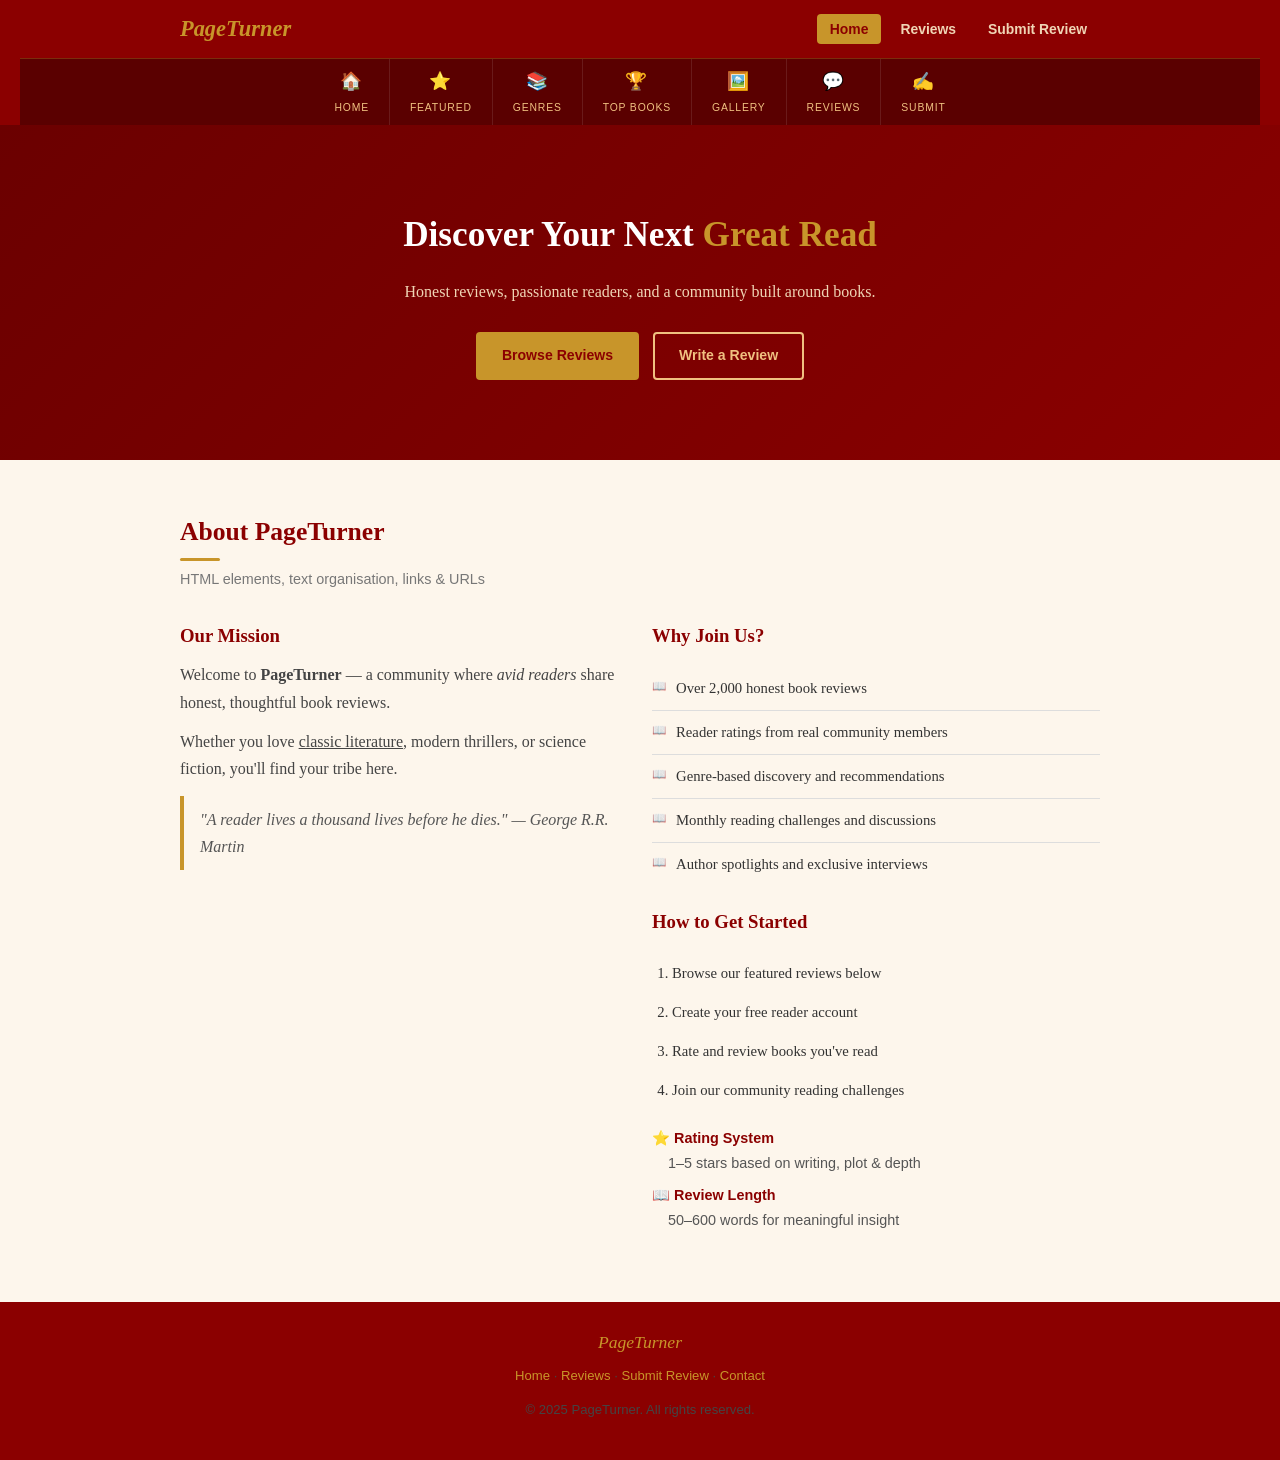
==== index.html @ c22b4bae "Add files via upload" ====
<!DOCTYPE html>
<html lang="en">
<head>
  <meta charset="UTF-8" />
  <meta name="viewport" content="width=device-width, initial-scale=1.0" />
  <title>PageTurner — Book Reviews</title>

  <!-- External CSS -->
  <link rel="stylesheet" href="style.css" />

  <!-- Internal CSS -->
  <style>
    .highlight {
      background-color: #fdf0d5;
      border-left: 4px solid #c8952a;
      padding: 12px 16px;
      border-radius: 0 4px 4px 0;
      font-size: 0.91rem;
      margin-top: 14px;
    }
    .genre-tag {
      display: inline-block;
      background-color: #fdf0d5;
      border: 1px solid #ddd;
      color: #555;
      font-family: Arial, sans-serif;
      font-size: 0.75rem;
      padding: 3px 10px;
      border-radius: 20px;
      margin: 3px 2px;
    }
  </style>
</head>
<body>

<header id="header">

  <!-- Text-based navigation bar -->
  <nav class="container">
    <span class="brand">PageTurner</span>
    <ul>
      <li><a href="index.html" class="active">Home</a></li>
      <li><a href="reviews.html">Reviews</a></li>
      <li><a href="submit.html">Submit Review</a></li>
    </ul>
  </nav>

  <!-- Graphics-based navigation bar -->
  <div id="gnav">
    <a href="index.html"   class="gnav-link"><span class="gi">🏠</span>Home</a>
    <a href="#featured"    class="gnav-link"><span class="gi">⭐</span>Featured</a>
    <a href="#genres"      class="gnav-link"><span class="gi">📚</span>Genres</a>
    <a href="#top-table"   class="gnav-link"><span class="gi">🏆</span>Top Books</a>
    <a href="#gallery"     class="gnav-link"><span class="gi">🖼️</span>Gallery</a>
    <a href="reviews.html" class="gnav-link"><span class="gi">💬</span>Reviews</a>
    <a href="submit.html"  class="gnav-link"><span class="gi">✍️</span>Submit</a>
  </div>

</header>

<!-- Hero -->
<div class="hero">
  <h1>Discover Your Next <span>Great Read</span></h1>
  <p>Honest reviews, passionate readers, and a community built around books.</p>
  <a href="#featured" class="btn btn-gold">Browse Reviews</a>
  <a href="submit.html" class="btn btn-outline">Write a Review</a>
</div>

<!-- About -->
<section class="section">
  <div class="container">
    <h2 class="section-title">About PageTurner</h2>
    <p class="section-subtitle">HTML elements, text organisation, links &amp; URLs</p>

    <div class="two-col">
      <div>
        <h3>Our Mission</h3>
        <!-- Text organisation: paragraphs, strong, em, u -->
        <p>Welcome to <strong>PageTurner</strong> — a community where <em>avid readers</em> share honest, thoughtful book reviews.</p>
        <p>Whether you love <u>classic literature</u>, modern thrillers, or science fiction, you'll find your tribe here.</p>

        <blockquote style="border-left:4px solid #c8952a; padding:10px 16px; background:#fdf6ec; font-style:italic; color:#555; margin:14px 0;">
          "A reader lives a thousand lives before he dies." — George R.R. Martin
        </blockquote>

        <!-- Links and URLs: absolute, relative, anchor, email -->
      </div>

      <div>
        <h3>Why Join Us?</h3>
        <!-- Unordered list -->
        <ul class="book-list mt-16">
          <li>Over 2,000 honest book reviews</li>
          <li>Reader ratings from real community members</li>
          <li>Genre-based discovery and recommendations</li>
          <li>Monthly reading challenges and discussions</li>
          <li>Author spotlights and exclusive interviews</li>
        </ul>

        <h3 style="margin-top:20px;">How to Get Started</h3>
        <!-- Ordered list -->
        <ol class="steps mt-16">
          <li>Browse our featured reviews below</li>
          <li>Create your free reader account</li>
          <li>Rate and review books you've read</li>
          <li>Join our community reading challenges</li>
        </ol>

        <!-- Description list -->
        <dl style="margin-top:16px; font-family:Arial,sans-serif; font-size:0.9rem;">
          <dt style="font-weight:bold; color:#8b0000; margin-top:8px;">⭐ Rating System</dt>
          <dd style="margin-left:16px; color:#555;">1–5 stars based on writing, plot &amp; depth</dd>
          <dt style="font-weight:bold; color:#8b0000; margin-top:8px;">📖 Review Length</dt>
          <dd style="margin-left:16px; color:#555;">50–600 words for meaningful insight</dd>
        </dl>
      </div>
    </div>
  </div>
</section>

<!-- Featured Books -->


<footer>
  <div class="footer-brand">PageTurner</div>
  <p>
    <a href="index.html">Home</a> ·
    <a href="reviews.html">Reviews</a> ·
    <a href="submit.html">Submit Review</a> ·
    <a href="mailto:hello@pageturner.com">Contact</a>
  </p>
  <p style="margin-top:8px;">© 2025 PageTurner. All rights reserved.</p>
</footer>

</body>
</html>
---- style.css ----
/* ================================
   style.css - PageTurner
   Simple External CSS
   ================================ */

/* CSS Variables */
:root {
  --red:    #8b0000;
  --gold:   #c8952a;
  --cream:  #fdf6ec;
  --white:  #ffffff;
  --text:   #333333;
  --gray:   #777777;
  --border: #dddddd;
  --light:  #f9f4ee;
}

/* Universal Selector */
* {
  margin: 0;
  padding: 0;
  box-sizing: border-box;
}

/* Type Selectors */
body {
  font-family: Georgia, serif;
  font-size: 16px;
  background-color: var(--cream);
  color: var(--text);
  line-height: 1.7;
}

h1, h2, h3 {
  color: var(--red);
  margin-bottom: 10px;
}

p {
  margin-bottom: 12px;
  color: #444;
}

a {
  color: var(--red);
  text-decoration: none;
}

/* Pseudo-class */
a:hover {
  text-decoration: underline;
  color: var(--gold);
}

img {
  max-width: 100%;
  border-radius: 4px;
}

/* ID Selector */
#header {
  background-color: var(--red);
  padding: 0 20px;
  position: sticky;
  top: 0;
  z-index: 100;
}

/* Class Selectors */
.container {
  max-width: 960px;
  margin: 0 auto;
  padding: 0 20px;
}

.section {
  padding: 50px 0;
}

/* nth-child */
.section:nth-child(even) {
  background-color: var(--light);
}

/* Text nav */
nav {
  display: flex;
  align-items: center;
  justify-content: space-between;
  height: 58px;
}

.brand {
  font-size: 1.4rem;
  font-weight: bold;
  color: var(--gold);
  font-style: italic;
}

/* Descendant Selector */
nav ul {
  list-style: none;
  display: flex;
  gap: 6px;
}

nav ul li a {
  color: #f0d5b5;
  padding: 7px 13px;
  border-radius: 4px;
  font-family: Arial, sans-serif;
  font-size: 0.87rem;
  font-weight: bold;
  text-decoration: none;
}

nav ul li a:hover,
nav ul li a.active {
  background-color: var(--gold);
  color: var(--red);
}

/* Graphics nav */
#gnav {
  background-color: #5a0000;
  display: flex;
  justify-content: center;
  border-top: 1px solid rgba(200,149,42,0.3);
}

.gnav-link {
  display: flex;
  flex-direction: column;
  align-items: center;
  padding: 8px 20px;
  color: #f0c080;
  font-family: Arial, sans-serif;
  font-size: 0.65rem;
  text-transform: uppercase;
  letter-spacing: 0.08em;
  border-right: 1px solid rgba(255,255,255,0.1);
  text-decoration: none;
}

.gnav-link:last-child { border-right: none; }
.gnav-link:hover { background-color: var(--gold); color: var(--red); text-decoration: none; }
.gnav-link .gi { font-size: 1.1rem; margin-bottom: 2px; }

/* Hero - CSS Background properties */
.hero {
  background-color: var(--red);
  background-image: linear-gradient(135deg, #6b0000 0%, #8b0000 100%);
  background-repeat: no-repeat;
  background-size: cover;
  background-position: center;
  color: var(--white);
  text-align: center;
  padding: 80px 20px;
}

.hero h1 {
  color: var(--white);
  font-size: 2.2rem;
  margin-bottom: 14px;
}

.hero h1 span { color: var(--gold); }

.hero p {
  color: #f0d5b5;
  font-size: 1rem;
  max-width: 500px;
  margin: 0 auto 26px;
}

/* Buttons */
.btn {
  display: inline-block;
  padding: 10px 24px;
  border-radius: 4px;
  font-family: Arial, sans-serif;
  font-size: 0.88rem;
  font-weight: bold;
  cursor: pointer;
  border: 2px solid transparent;
  text-decoration: none;
  transition: background 0.2s, color 0.2s;
}

.btn-gold {
  background-color: var(--gold);
  color: var(--red);
  border-color: var(--gold);
}

.btn-gold:hover {
  background-color: transparent;
  color: var(--gold);
  text-decoration: none;
}

.btn-outline {
  background-color: transparent;
  border-color: #f0c080;
  color: #f0c080;
  margin-left: 10px;
}

.btn-outline:hover {
  background-color: var(--gold);
  color: var(--red);
  text-decoration: none;
}

.btn-sm {
  padding: 7px 16px;
  font-size: 0.82rem;
  margin-right: 5px;
  margin-top: 6px;
  border: none;
  cursor: pointer;
  border-radius: 4px;
  font-weight: bold;
}

/* Section title */
.section-title {
  font-size: 1.6rem;
  margin-bottom: 6px;
}

.section-title::after {
  content: '';
  display: block;
  width: 40px;
  height: 3px;
  background-color: var(--gold);
  margin-top: 5px;
  border-radius: 2px;
}

.section-subtitle {
  color: var(--gray);
  font-family: Arial, sans-serif;
  font-size: 0.9rem;
  margin-bottom: 28px;
}

/* Book cards */
.book-grid {
  display: grid;
  grid-template-columns: repeat(auto-fill, minmax(200px, 1fr));
  gap: 20px;
  margin-top: 24px;
}

.book-card {
  background-color: var(--white);
  border-radius: 6px;
  overflow: hidden;
  box-shadow: 0 2px 10px rgba(0,0,0,0.1);
  border-bottom: 3px solid var(--gold);
}

.book-card:hover {
  box-shadow: 0 6px 20px rgba(0,0,0,0.15);
}

.book-cover {
  width: 100%;
  height: 180px;
  object-fit: cover;
  display: block;
  border-radius: 0;
}

.book-info { padding: 14px 16px; }

.book-genre {
  font-family: Arial, sans-serif;
  font-size: 0.68rem;
  font-weight: bold;
  text-transform: uppercase;
  letter-spacing: 0.1em;
  color: var(--gold);
  margin-bottom: 4px;
}

.book-info h3 { font-size: 1rem; margin-bottom: 2px; }
.book-info .author { font-family: Arial, sans-serif; font-size: 0.8rem; color: var(--gray); margin-bottom: 6px; font-style: italic; }
.stars { color: var(--gold); font-size: 0.88rem; }

/* Lists */
ul.book-list { list-style: none; padding: 0; }
ul.book-list li {
  padding: 9px 0 9px 24px;
  border-bottom: 1px solid var(--border);
  position: relative;
  font-size: 0.92rem;
}
ul.book-list li::before { content: '📖'; position: absolute; left: 0; top: 10px; font-size: 0.72rem; }
ul.book-list li:last-child { border-bottom: none; }

ol.steps { padding-left: 20px; }
ol.steps li { padding: 7px 0; font-size: 0.92rem; }

/* Table */
.table-wrap { overflow-x: auto; border-radius: 6px; box-shadow: 0 2px 10px rgba(0,0,0,0.08); }
table { width: 100%; border-collapse: collapse; background-color: var(--white); font-family: Arial, sans-serif; font-size: 0.9rem; }
th { background-color: var(--red); color: var(--gold); padding: 12px 15px; text-align: left; font-size: 0.8rem; text-transform: uppercase; letter-spacing: 0.05em; }
td { padding: 11px 15px; border-bottom: 1px solid var(--border); color: #444; }
tr:nth-child(even) td { background-color: #fdf6ee; }
tr:hover td { background-color: #faecd8; }

/* Images */
.img-row { display: grid; grid-template-columns: repeat(auto-fill, minmax(175px, 1fr)); gap: 14px; margin-top: 18px; }
.img-frame { background-color: var(--white); border-radius: 6px; overflow: hidden; box-shadow: 0 2px 8px rgba(0,0,0,0.08); }
.img-frame img { width: 100%; height: 135px; object-fit: cover; border-radius: 0; }
.img-frame p { font-family: Arial, sans-serif; font-size: 0.76rem; color: var(--gray); padding: 7px 10px; margin: 0; text-align: center; }

/* Color chips */
.color-chips { display: flex; flex-wrap: wrap; gap: 12px; margin-top: 14px; }
.chip { width: 76px; text-align: center; }
.chip-swatch { height: 46px; border-radius: 4px; margin-bottom: 4px; }
.chip span { font-family: Arial, sans-serif; font-size: 0.68rem; color: var(--gray); }

/* Review cards */
.review-card { background-color: var(--white); border-radius: 6px; padding: 22px 24px; box-shadow: 0 2px 10px rgba(0,0,0,0.08); margin-bottom: 20px; border-left: 5px solid var(--gold); position: relative; }
.review-card .reviewer { font-family: Arial, sans-serif; font-size: 0.8rem; color: var(--gray); margin-bottom: 4px; }
.review-card h3 { font-size: 1.1rem; margin-bottom: 3px; }
.review-card p  { font-size: 0.92rem; margin-bottom: 6px; }
.review-badge { position: absolute; top: 16px; right: 16px; background-color: var(--gold); color: var(--red); font-family: Arial, sans-serif; font-size: 0.67rem; font-weight: bold; text-transform: uppercase; padding: 3px 9px; border-radius: 20px; }

/* Multimedia */
.media-card { background-color: var(--white); border-radius: 6px; padding: 20px; box-shadow: 0 2px 10px rgba(0,0,0,0.08); margin-bottom: 18px; }
.media-card h3 { font-size: 0.97rem; margin-bottom: 12px; }
audio, video { width: 100%; border-radius: 4px; }

/* JSON box */
.json-box {
  background-color: #1a0a0e;
  color: #c8952a;
  font-family: 'Courier New', monospace;
  font-size: 0.82rem;
  padding: 14px;
  border-radius: 4px;
  margin-top: 10px;
  min-height: 65px;
  white-space: pre-wrap;
  line-height: 1.6;
  max-height: 220px;
  overflow-y: auto;
}

/* Forms - Font & Text CSS properties */
.form-wrap {
  background-color: var(--white);
  border-radius: 6px;
  padding: 30px 34px;
  box-shadow: 0 2px 10px rgba(0,0,0,0.1);
  max-width: 600px;
}

.form-group { margin-bottom: 18px; }

.form-group label {
  display: block;
  font-family: Arial, sans-serif;
  font-weight: bold;
  font-size: 0.83rem;
  text-transform: uppercase;
  letter-spacing: 0.04em;
  color: var(--red);
  margin-bottom: 5px;
}

/* Attribute Selectors */
input[type="text"],
input[type="email"],
input[type="password"],
input[type="number"],
input[type="date"],
select,
textarea {
  width: 100%;
  padding: 9px 12px;
  border: 1.5px solid var(--border);
  border-radius: 4px;
  font-family: Georgia, serif;
  font-size: 0.92rem;
  color: var(--text);
  background-color: #fdfaf6;
  outline: none;
}

input[type="text"]:focus,
input[type="email"]:focus,
input[type="password"]:focus,
input[type="number"]:focus,
input[type="date"]:focus,
select:focus,
textarea:focus {
  border-color: var(--red);
}

input[type="radio"],
input[type="checkbox"] { width: auto; margin-right: 6px; }
textarea { resize: vertical; min-height: 100px; }
.form-row { display: grid; grid-template-columns: 1fr 1fr; gap: 15px; }

.error-msg  { color: #c0392b; font-family: Arial, sans-serif; font-size: 0.78rem; margin-top: 4px; display: none; }
.success-box { display: none; background-color: #d4edda; border: 1px solid #a3d9b5; color: #155724; padding: 14px 18px; border-radius: 4px; margin-top: 16px; font-family: Arial, sans-serif; font-weight: bold; }

/* Demo boxes */
.demo-box { background-color: var(--white); border-radius: 6px; padding: 18px 20px; box-shadow: 0 2px 10px rgba(0,0,0,0.08); margin-bottom: 16px; }
.demo-box h3 { font-size: 0.97rem; margin-bottom: 8px; border-bottom: 1px solid var(--border); padding-bottom: 6px; }
.result-box { background-color: #fdf6ec; border: 1px solid var(--border); border-radius: 4px; padding: 9px 13px; font-family: 'Courier New', monospace; font-size: 0.83rem; color: #555; margin-top: 9px; min-height: 34px; }

/* CSS Positioning */
.pos-relative { position: relative; background-color: #fdf6ec; border: 2px dashed var(--gold); padding: 18px; border-radius: 4px; min-height: 80px; margin-top: 10px; }
.pos-absolute { position: absolute; top: 8px; right: 8px; background-color: var(--gold); color: var(--red); padding: 3px 10px; border-radius: 20px; font-family: Arial, sans-serif; font-size: 0.72rem; font-weight: bold; }

/* jQuery toggle element */
#jq-quote { display: none; background-color: var(--light); border: 1px solid var(--border); border-radius: 4px; padding: 13px 16px; margin-top: 10px; font-style: italic; color: #555; font-size: 0.92rem; }

/* Footer */
footer { background-color: var(--red); color: #f0c080; text-align: center; padding: 26px 20px; font-family: Arial, sans-serif; font-size: 0.82rem; margin-top: 20px; }
footer .footer-brand { font-family: Georgia, serif; font-size: 1.1rem; font-style: italic; color: var(--gold); margin-bottom: 7px; }
footer a { color: var(--gold); }
footer a:hover { color: white; text-decoration: none; }

/* Utilities */
.two-col   { display: grid; grid-template-columns: 1fr 1fr; gap: 24px; }
.three-col { display: grid; grid-template-columns: repeat(3, 1fr); gap: 18px; }
.mt-16 { margin-top: 16px; }
.mt-24 { margin-top: 24px; }
.badge-gold { display: inline-block; background-color: var(--gold); color: var(--red); font-family: Arial, sans-serif; font-size: 0.68rem; font-weight: bold; text-transform: uppercase; padding: 2px 9px; border-radius: 20px; }
.text-muted { color: var(--gray); font-family: Arial, sans-serif; font-size: 0.88rem; }
code { background-color: #f0e8d0; padding: 1px 5px; border-radius: 3px; font-size: 0.83rem; font-family: 'Courier New', monospace; color: var(--red); }

/* Responsive */
@media (max-width: 680px) {
  nav { flex-direction: column; height: auto; padding: 10px 0; gap: 7px; }
  #gnav { flex-wrap: wrap; }
  .two-col, .three-col, .form-row { grid-template-columns: 1fr; }
  .hero { padding: 55px 16px 44px; }
  .form-wrap { padding: 18px 14px; }
}
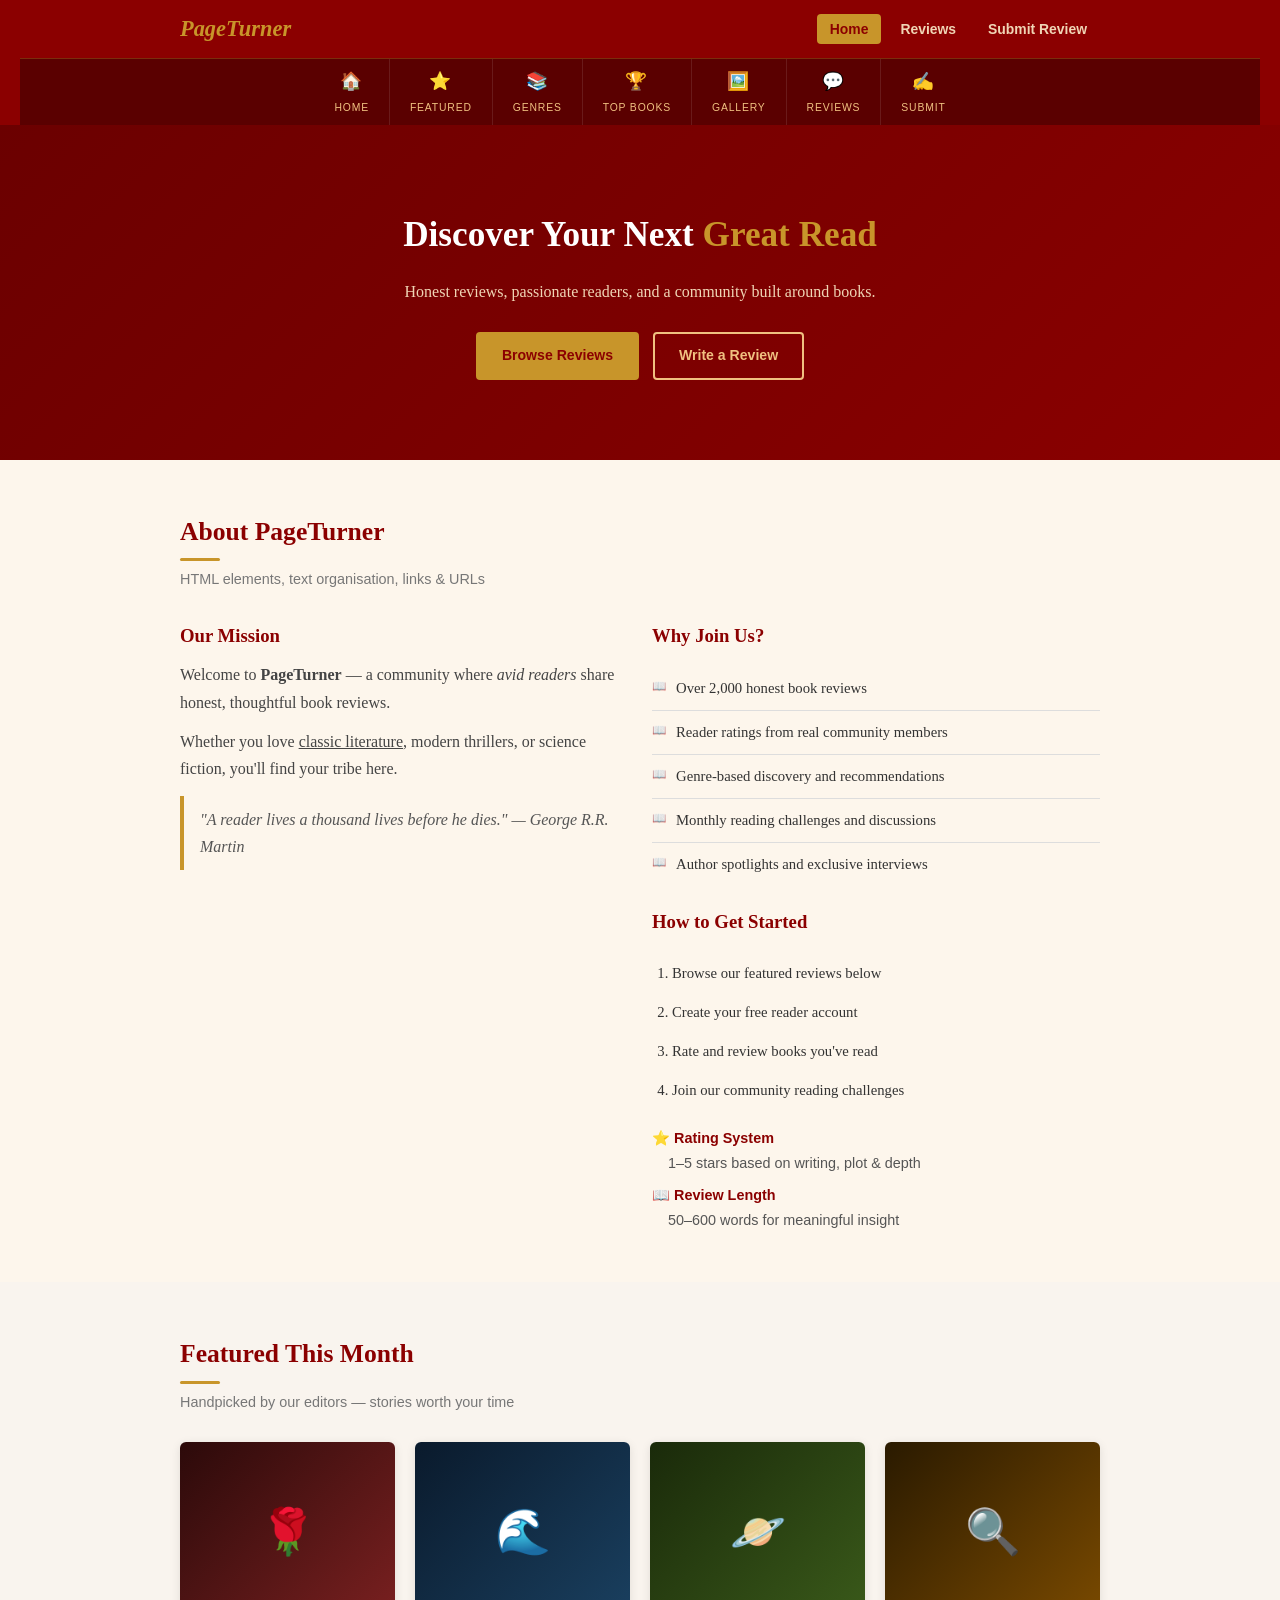
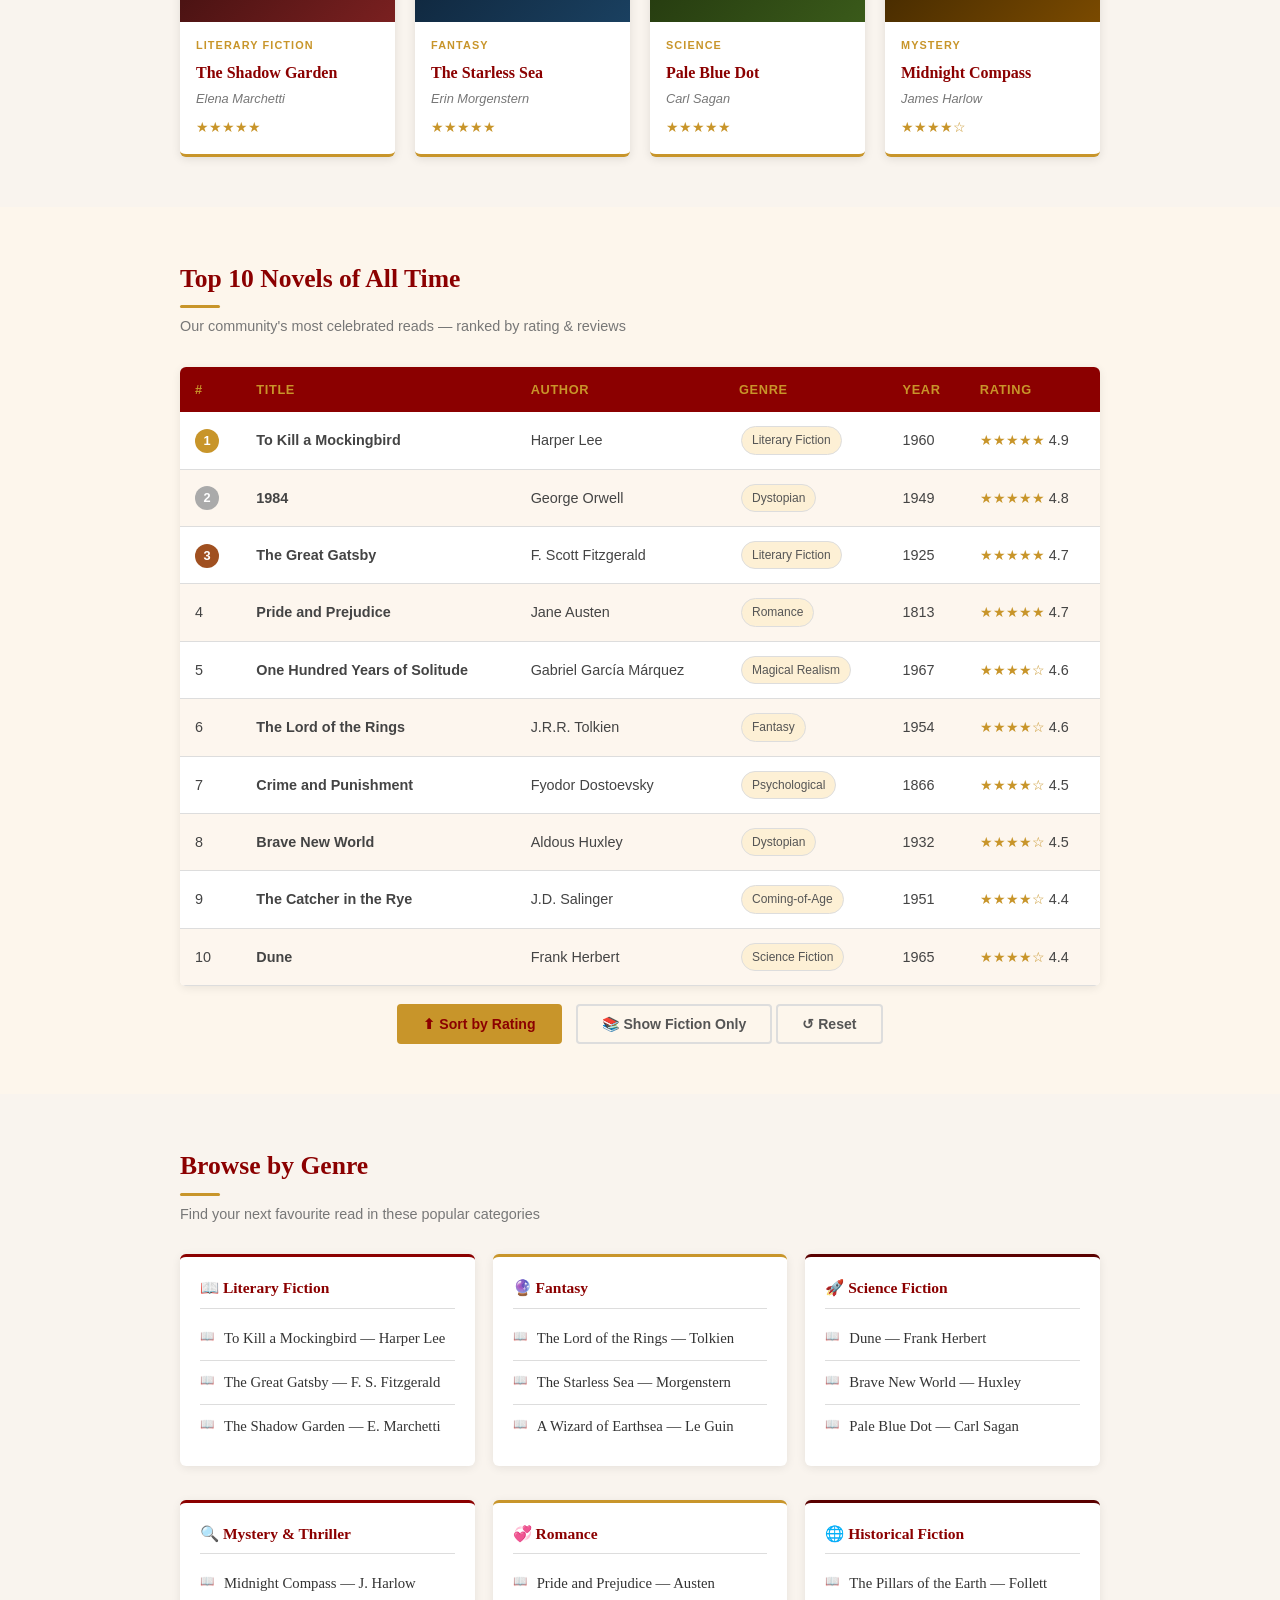
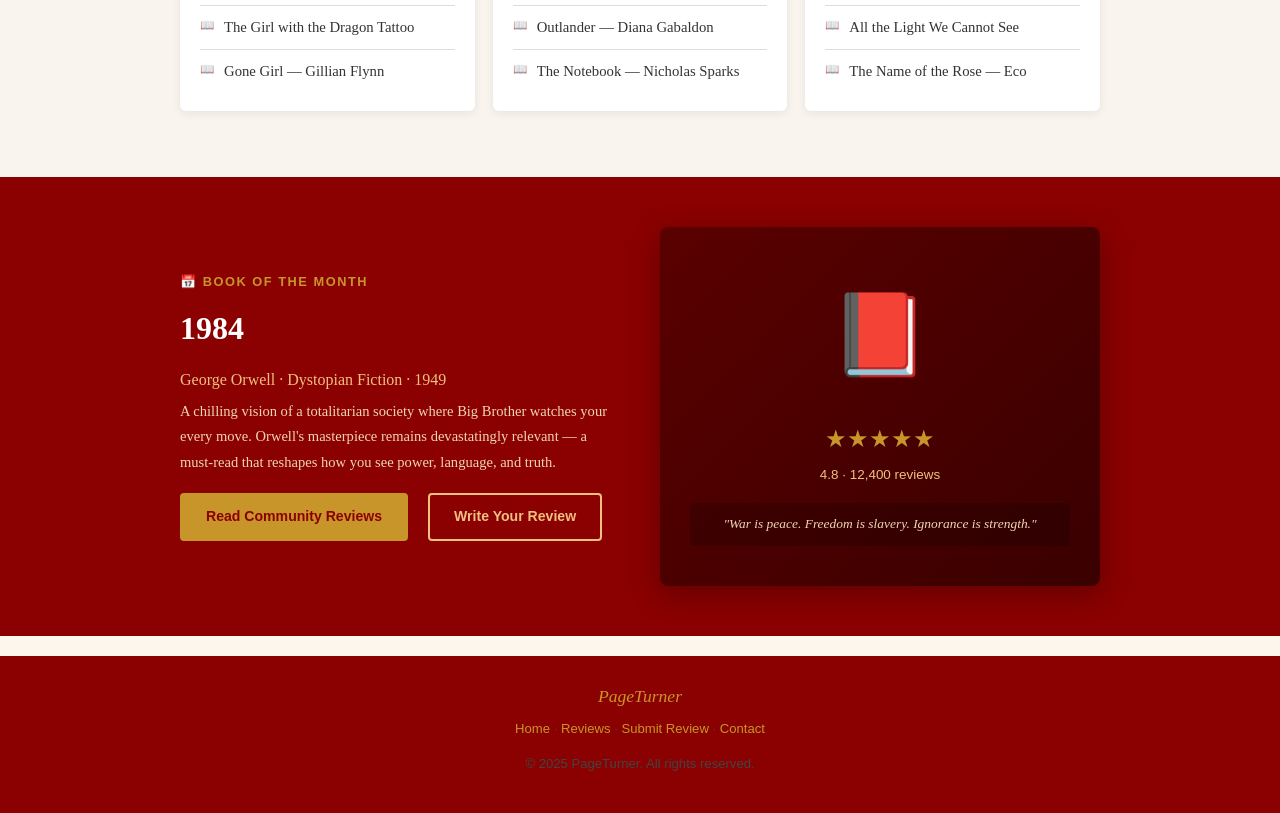
==== commit d894fc74: "Add files via upload" ====
--- a/index.html
+++ b/index.html
@@ -119,7 +119,262 @@
 </section>
 
 <!-- Featured Books -->
-
+<section class="section" id="featured">
+  <div class="container">
+    <h2 class="section-title">Featured This Month</h2>
+    <p class="section-subtitle">Handpicked by our editors — stories worth your time</p>
+
+    <div class="book-grid">
+      <div class="book-card">
+        <div class="book-cover" style="background: linear-gradient(135deg,#2c0a0a,#7a2020); display:flex; align-items:center; justify-content:center; height:180px;">
+          <span style="font-size:2.8rem;">🌹</span>
+        </div>
+        <div class="book-info">
+          <div class="book-genre">Literary Fiction</div>
+          <h3>The Shadow Garden</h3>
+          <p class="author">Elena Marchetti</p>
+          <div class="stars">★★★★★</div>
+        </div>
+      </div>
+
+      <div class="book-card">
+        <div class="book-cover" style="background: linear-gradient(135deg,#0a1a2c,#1a4060); display:flex; align-items:center; justify-content:center; height:180px;">
+          <span style="font-size:2.8rem;">🌊</span>
+        </div>
+        <div class="book-info">
+          <div class="book-genre">Fantasy</div>
+          <h3>The Starless Sea</h3>
+          <p class="author">Erin Morgenstern</p>
+          <div class="stars">★★★★★</div>
+        </div>
+      </div>
+
+      <div class="book-card">
+        <div class="book-cover" style="background: linear-gradient(135deg,#1a2a0a,#3a5a1a); display:flex; align-items:center; justify-content:center; height:180px;">
+          <span style="font-size:2.8rem;">🪐</span>
+        </div>
+        <div class="book-info">
+          <div class="book-genre">Science</div>
+          <h3>Pale Blue Dot</h3>
+          <p class="author">Carl Sagan</p>
+          <div class="stars">★★★★★</div>
+        </div>
+      </div>
+
+      <div class="book-card">
+        <div class="book-cover" style="background: linear-gradient(135deg,#2a1a00,#7a4a00); display:flex; align-items:center; justify-content:center; height:180px;">
+          <span style="font-size:2.8rem;">🔍</span>
+        </div>
+        <div class="book-info">
+          <div class="book-genre">Mystery</div>
+          <h3>Midnight Compass</h3>
+          <p class="author">James Harlow</p>
+          <div class="stars">★★★★☆</div>
+        </div>
+      </div>
+    </div>
+  </div>
+</section>
+
+<!-- Top Novels Ranked List -->
+<section class="section" id="top-table">
+  <div class="container">
+    <h2 class="section-title">Top 10 Novels of All Time</h2>
+    <p class="section-subtitle">Our community's most celebrated reads — ranked by rating &amp; reviews</p>
+
+    <div class="table-wrap">
+      <table id="novels-table">
+        <thead>
+          <tr>
+            <th>#</th>
+            <th>Title</th>
+            <th>Author</th>
+            <th>Genre</th>
+            <th>Year</th>
+            <th>Rating</th>
+          </tr>
+        </thead>
+        <tbody>
+          <tr>
+            <td><span style="background:#c8952a;color:#fff;border-radius:50%;display:inline-block;width:24px;height:24px;text-align:center;line-height:24px;font-weight:bold;font-size:0.8rem;">1</span></td>
+            <td><strong>To Kill a Mockingbird</strong></td>
+            <td>Harper Lee</td>
+            <td><span class="genre-tag">Literary Fiction</span></td>
+            <td>1960</td>
+            <td><span style="color:#c8952a;">★★★★★</span> 4.9</td>
+          </tr>
+          <tr>
+            <td><span style="background:#aaa;color:#fff;border-radius:50%;display:inline-block;width:24px;height:24px;text-align:center;line-height:24px;font-weight:bold;font-size:0.8rem;">2</span></td>
+            <td><strong>1984</strong></td>
+            <td>George Orwell</td>
+            <td><span class="genre-tag">Dystopian</span></td>
+            <td>1949</td>
+            <td><span style="color:#c8952a;">★★★★★</span> 4.8</td>
+          </tr>
+          <tr>
+            <td><span style="background:#a05020;color:#fff;border-radius:50%;display:inline-block;width:24px;height:24px;text-align:center;line-height:24px;font-weight:bold;font-size:0.8rem;">3</span></td>
+            <td><strong>The Great Gatsby</strong></td>
+            <td>F. Scott Fitzgerald</td>
+            <td><span class="genre-tag">Literary Fiction</span></td>
+            <td>1925</td>
+            <td><span style="color:#c8952a;">★★★★★</span> 4.7</td>
+          </tr>
+          <tr>
+            <td>4</td>
+            <td><strong>Pride and Prejudice</strong></td>
+            <td>Jane Austen</td>
+            <td><span class="genre-tag">Romance</span></td>
+            <td>1813</td>
+            <td><span style="color:#c8952a;">★★★★★</span> 4.7</td>
+          </tr>
+          <tr>
+            <td>5</td>
+            <td><strong>One Hundred Years of Solitude</strong></td>
+            <td>Gabriel García Márquez</td>
+            <td><span class="genre-tag">Magical Realism</span></td>
+            <td>1967</td>
+            <td><span style="color:#c8952a;">★★★★☆</span> 4.6</td>
+          </tr>
+          <tr>
+            <td>6</td>
+            <td><strong>The Lord of the Rings</strong></td>
+            <td>J.R.R. Tolkien</td>
+            <td><span class="genre-tag">Fantasy</span></td>
+            <td>1954</td>
+            <td><span style="color:#c8952a;">★★★★☆</span> 4.6</td>
+          </tr>
+          <tr>
+            <td>7</td>
+            <td><strong>Crime and Punishment</strong></td>
+            <td>Fyodor Dostoevsky</td>
+            <td><span class="genre-tag">Psychological</span></td>
+            <td>1866</td>
+            <td><span style="color:#c8952a;">★★★★☆</span> 4.5</td>
+          </tr>
+          <tr>
+            <td>8</td>
+            <td><strong>Brave New World</strong></td>
+            <td>Aldous Huxley</td>
+            <td><span class="genre-tag">Dystopian</span></td>
+            <td>1932</td>
+            <td><span style="color:#c8952a;">★★★★☆</span> 4.5</td>
+          </tr>
+          <tr>
+            <td>9</td>
+            <td><strong>The Catcher in the Rye</strong></td>
+            <td>J.D. Salinger</td>
+            <td><span class="genre-tag">Coming-of-Age</span></td>
+            <td>1951</td>
+            <td><span style="color:#c8952a;">★★★★☆</span> 4.4</td>
+          </tr>
+          <tr>
+            <td>10</td>
+            <td><strong>Dune</strong></td>
+            <td>Frank Herbert</td>
+            <td><span class="genre-tag">Science Fiction</span></td>
+            <td>1965</td>
+            <td><span style="color:#c8952a;">★★★★☆</span> 4.4</td>
+          </tr>
+        </tbody>
+      </table>
+    </div>
+
+    <div style="margin-top:18px; text-align:center;">
+      <button class="btn btn-gold" onclick="sortTable()">⬆ Sort by Rating</button>
+      <button class="btn btn-outline" style="color:#555;border-color:#ddd;" onclick="filterGenreTable()">📚 Show Fiction Only</button>
+      <button class="btn btn-outline" style="color:#555;border-color:#ddd;margin-left:0;" onclick="resetTable()">↺ Reset</button>
+    </div>
+    <div id="table-log" class="result-box" style="margin-top:12px; display:none;"></div>
+  </div>
+</section>
+
+<!-- Genre Spotlight -->
+<section class="section" id="genres">
+  <div class="container">
+    <h2 class="section-title">Browse by Genre</h2>
+    <p class="section-subtitle">Find your next favourite read in these popular categories</p>
+
+    <div class="three-col" style="margin-top:20px;">
+      <div class="demo-box" style="border-top:3px solid #8b0000;">
+        <h3>📖 Literary Fiction</h3>
+        <ul class="book-list">
+          <li>To Kill a Mockingbird — Harper Lee</li>
+          <li>The Great Gatsby — F. S. Fitzgerald</li>
+          <li>The Shadow Garden — E. Marchetti</li>
+        </ul>
+      </div>
+      <div class="demo-box" style="border-top:3px solid #c8952a;">
+        <h3>🔮 Fantasy</h3>
+        <ul class="book-list">
+          <li>The Lord of the Rings — Tolkien</li>
+          <li>The Starless Sea — Morgenstern</li>
+          <li>A Wizard of Earthsea — Le Guin</li>
+        </ul>
+      </div>
+      <div class="demo-box" style="border-top:3px solid #5a0000;">
+        <h3>🚀 Science Fiction</h3>
+        <ul class="book-list">
+          <li>Dune — Frank Herbert</li>
+          <li>Brave New World — Huxley</li>
+          <li>Pale Blue Dot — Carl Sagan</li>
+        </ul>
+      </div>
+      <div class="demo-box" style="border-top:3px solid #8b0000;">
+        <h3>🔍 Mystery &amp; Thriller</h3>
+        <ul class="book-list">
+          <li>Midnight Compass — J. Harlow</li>
+          <li>The Girl with the Dragon Tattoo</li>
+          <li>Gone Girl — Gillian Flynn</li>
+        </ul>
+      </div>
+      <div class="demo-box" style="border-top:3px solid #c8952a;">
+        <h3>💞 Romance</h3>
+        <ul class="book-list">
+          <li>Pride and Prejudice — Austen</li>
+          <li>Outlander — Diana Gabaldon</li>
+          <li>The Notebook — Nicholas Sparks</li>
+        </ul>
+      </div>
+      <div class="demo-box" style="border-top:3px solid #5a0000;">
+        <h3>🌐 Historical Fiction</h3>
+        <ul class="book-list">
+          <li>The Pillars of the Earth — Follett</li>
+          <li>All the Light We Cannot See</li>
+          <li>The Name of the Rose — Eco</li>
+        </ul>
+      </div>
+    </div>
+  </div>
+</section>
+
+<!-- Book of the Month Highlight -->
+<section class="section" style="background-color:#8b0000; padding:50px 0;">
+  <div class="container">
+    <div class="two-col" style="align-items:center; gap:40px;">
+      <div>
+        <p style="color:#c8952a; font-family:Arial,sans-serif; font-size:0.8rem; font-weight:bold; text-transform:uppercase; letter-spacing:0.12em; margin-bottom:8px;">📅 Book of the Month</p>
+        <h2 style="color:#fff; font-size:2rem; margin-bottom:10px;">1984</h2>
+        <p style="color:#f0c080; font-size:1rem; margin-bottom:6px;">George Orwell · Dystopian Fiction · 1949</p>
+        <p style="color:#f0d5b5; font-size:0.91rem; max-width:460px; line-height:1.75; margin-bottom:18px;">
+          A chilling vision of a totalitarian society where Big Brother watches your every move. 
+          Orwell's masterpiece remains devastatingly relevant — a must-read that reshapes how you see power, language, and truth.
+        </p>
+        <div style="display:flex; gap:10px; flex-wrap:wrap;">
+          <a href="reviews.html" class="btn btn-gold">Read Community Reviews</a>
+          <a href="submit.html" class="btn btn-outline">Write Your Review</a>
+        </div>
+      </div>
+      <div style="background:linear-gradient(135deg,#5a0000,#3a0000); border-radius:8px; padding:40px 30px; text-align:center; box-shadow:0 8px 30px rgba(0,0,0,0.3);">
+        <div style="font-size:5rem; margin-bottom:16px;">📕</div>
+        <div style="color:#c8952a; font-size:1.5rem; margin-bottom:4px;">★★★★★</div>
+        <div style="color:#f0c080; font-family:Arial,sans-serif; font-size:0.84rem;">4.8 · 12,400 reviews</div>
+        <div style="margin-top:16px; background:rgba(0,0,0,0.2); border-radius:4px; padding:10px 14px;">
+          <p style="color:#f0d5b5; font-style:italic; font-size:0.84rem; margin:0;">"War is peace. Freedom is slavery. Ignorance is strength."</p>
+        </div>
+      </div>
+    </div>
+  </div>
+</section>
 
 <footer>
   <div class="footer-brand">PageTurner</div>
@@ -132,5 +387,48 @@
   <p style="margin-top:8px;">© 2025 PageTurner. All rights reserved.</p>
 </footer>
 
+<script src="https://cdnjs.cloudflare.com/ajax/libs/jquery/3.7.1/jquery.min.js"></script>
+<script>
+  var tableState = 'default';
+
+  function sortTable() {
+    var tbody = document.querySelector('#novels-table tbody');
+    var rows  = Array.from(tbody.querySelectorAll('tr'));
+    rows.sort(function(a, b) {
+      var ra = parseFloat(a.cells[5].textContent.match(/[\d.]+$/)[0]);
+      var rb = parseFloat(b.cells[5].textContent.match(/[\d.]+$/)[0]);
+      return rb - ra;
+    });
+    rows.forEach(function(r) { tbody.appendChild(r); });
+    tableState = 'sorted';
+    var log = document.getElementById('table-log');
+    log.style.display = 'block';
+    log.textContent = '⬆ Sorted by rating (highest first).';
+  }
+
+  function filterGenreTable() {
+    var tbody = document.querySelector('#novels-table tbody');
+    var rows  = Array.from(tbody.querySelectorAll('tr'));
+    var shown = 0;
+    rows.forEach(function(r) {
+      var genre = r.cells[3].textContent;
+      var show  = (genre.includes('Fiction') || genre.includes('Realism'));
+      r.style.display = show ? '' : 'none';
+      if (show) shown++;
+    });
+    tableState = 'filtered';
+    var log = document.getElementById('table-log');
+    log.style.display = 'block';
+    log.textContent = '📚 Showing ' + shown + ' Fiction entries. Click Reset to see all.';
+  }
+
+  function resetTable() {
+    var tbody = document.querySelector('#novels-table tbody');
+    Array.from(tbody.querySelectorAll('tr')).forEach(function(r) {
+      r.style.display = '';
+    });
+    document.getElementById('table-log').style.display = 'none';
+  }
+</script>
 </body>
 </html>
